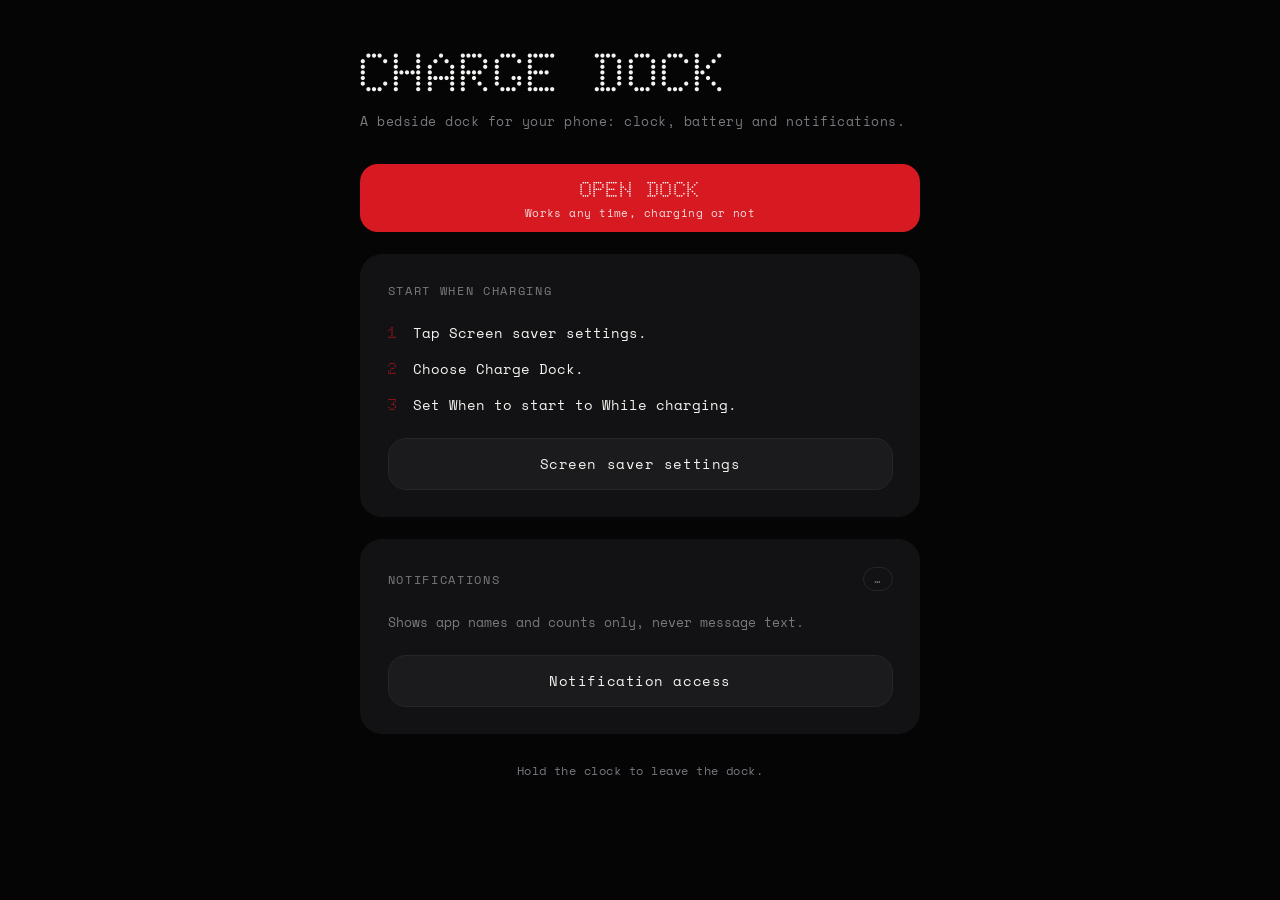
==== web/setup.html @ 03e2a729 "feat: real notification counts, styled front page, Open dock - A notification listener counts notifi" ====
<!doctype html>
<html lang="en">
<head>
<meta charset="utf-8">
<meta name="viewport" content="width=device-width, initial-scale=1, viewport-fit=cover">
<title>Charge Dock</title>
<link rel="stylesheet" href="fonts/fonts.css">
<style>
  /* The app's own front page. Same look as the dock: black, dot-matrix type, Nothing red. */
  :root {
    --bg: #050506; --surface: #121214; --surface-2: #1b1b1e; --line: #26262a;
    --fg: #f4f3f0; --muted: #7a7980; --accent: #d71921; --on-accent: #ffffff; --good: #5be28c;
    --font: "Space Mono", ui-monospace, "SF Mono", Menlo, monospace;
    --dot: "Doto", "Space Mono", ui-monospace, monospace;
    --gap: clamp(14px, 4vw, 22px);
    color-scheme: dark;
  }
  * { box-sizing: border-box; margin: 0; }
  html { -webkit-tap-highlight-color: transparent; }
  body { background: var(--bg); color: var(--fg); font-family: var(--font); -webkit-user-select: none; user-select: none;
    padding: max(calc(var(--gap) * 2), env(safe-area-inset-top, 0px)) max(var(--gap), env(safe-area-inset-right, 0px)) max(var(--gap), env(safe-area-inset-bottom, 0px)) max(var(--gap), env(safe-area-inset-left, 0px)); }
  .wrap { max-width: 560px; margin-inline: auto; display: grid; gap: var(--gap); }
  header { display: grid; gap: calc(var(--gap) * .4); padding-bottom: calc(var(--gap) * .5); }
  #title { font-family: var(--dot); font-variation-settings: "ROND" 100; font-weight: 700; font-size: clamp(34px, 11vw, 56px); line-height: 1.05; letter-spacing: -.01em; text-transform: uppercase; }
  .lead { color: var(--muted); font-size: 13px; letter-spacing: .04em; line-height: 1.5; }
  button { font: inherit; color: inherit; border: 0; cursor: pointer; width: 100%; border-radius: 18px; min-height: 52px; padding: 0 1.2em; letter-spacing: .04em; font-size: 14px; }
  button:focus-visible { outline: 2px solid var(--accent); outline-offset: 3px; }
  button:active { filter: brightness(1.15); }
  #openDock { min-height: 68px; background: var(--accent); color: var(--on-accent); display: grid; gap: .15em; place-content: center; text-align: center; }
  #openDock b { font-family: var(--dot); font-variation-settings: "ROND" 100; font-weight: 700; font-size: 22px; letter-spacing: .02em; text-transform: uppercase; }
  #openDock small { font-size: 11px; opacity: .85; letter-spacing: .04em; }
  .card { background: var(--surface); border-radius: 22px; padding: calc(var(--gap) * 1.25); display: grid; gap: var(--gap); }
  .card-head { display: flex; align-items: center; justify-content: space-between; gap: 12px; }
  h2 { font-weight: 400; font-size: 12px; letter-spacing: .14em; text-transform: uppercase; color: var(--muted); }
  ol { list-style: none; padding: 0; display: grid; gap: .8em; counter-reset: step; }
  ol li { counter-increment: step; display: grid; grid-template-columns: 1.8em 1fr; align-items: baseline; font-size: 14px; line-height: 1.45; }
  ol li::before { content: counter(step); font-family: var(--dot); font-variation-settings: "ROND" 100; font-weight: 700; color: var(--accent); font-size: 16px; }
  .card p { color: var(--muted); font-size: 13px; line-height: 1.5; }
  .secondary { background: var(--surface-2); border: 1px solid var(--line); }
  #notifStatus { padding: .3em .9em; border-radius: 99px; border: 1px solid var(--line); font-size: 11px; letter-spacing: .1em; text-transform: uppercase; color: var(--muted); }
  #notifStatus[data-state="on"] { color: var(--good); border-color: var(--good); }
  #notifStatus[data-state="off"] { color: var(--accent); border-color: var(--accent); }
  .tip { color: var(--muted); font-size: 12px; letter-spacing: .04em; text-align: center; line-height: 1.5; padding-block: calc(var(--gap) * .25); }
</style>
</head>
<body>
<main class="wrap">
  <header>
    <h1 id="title">Charge Dock</h1>
    <p class="lead">A bedside dock for your phone: clock, battery and notifications.</p>
  </header>

  <button id="openDock"><b>Open dock</b><small>Works any time, charging or not</small></button>

  <section class="card" id="startCard">
    <div class="card-head"><h2>Start when charging</h2></div>
    <ol>
      <li>Tap Screen saver settings.</li>
      <li>Choose Charge Dock.</li>
      <li>Set When to start to While charging.</li>
    </ol>
    <button class="secondary" id="screenSaver">Screen saver settings</button>
  </section>

  <section class="card" id="notifCard">
    <div class="card-head"><h2>Notifications</h2><span id="notifStatus" data-state="unknown">&hellip;</span></div>
    <p>Shows app names and counts only, never message text.</p>
    <button class="secondary" id="notifAccess">Notification access</button>
  </section>

  <p class="tip">Hold the clock to leave the dock.</p>
</main>

<script>
  const $ = id => document.getElementById(id);
  // The Android app provides window.SetupHost; in a plain browser the buttons simply do nothing.
  const call = name => () => { const h = window.SetupHost; if (h && typeof h[name] === 'function') h[name](); };
  $('openDock').onclick = call('openDock');
  $('screenSaver').onclick = call('openScreenSaverSettings');
  $('notifAccess').onclick = call('openNotificationAccess');
  // The app reports whether notification access is granted, on load and each time you come back to this page.
  window.setNotificationAccess = granted => {
    const el = $('notifStatus');
    el.dataset.state = granted ? 'on' : 'off';
    el.textContent = granted ? 'On' : 'Off';
  };
</script>
</body>
</html>
---- web/fonts/fonts.css ----
/* Doto 400 latin */
@font-face {
  font-family: 'Doto';
  font-style: normal;
  font-weight: 400;
  font-display: swap;
  src: url(doto-400.woff2) format('woff2');
  unicode-range: U+0000-00FF, U+0131, U+0152-0153, U+02BB-02BC, U+02C6, U+02DA, U+02DC, U+0304, U+0308, U+0329, U+2000-206F, U+20AC, U+2122, U+2191, U+2193, U+2212, U+2215, U+FEFF, U+FFFD;
}

/* Doto 700 latin */
@font-face {
  font-family: 'Doto';
  font-style: normal;
  font-weight: 700;
  font-display: swap;
  src: url(doto-700.woff2) format('woff2');
  unicode-range: U+0000-00FF, U+0131, U+0152-0153, U+02BB-02BC, U+02C6, U+02DA, U+02DC, U+0304, U+0308, U+0329, U+2000-206F, U+20AC, U+2122, U+2191, U+2193, U+2212, U+2215, U+FEFF, U+FFFD;
}

/* Space Mono 400 latin */
@font-face {
  font-family: 'Space Mono';
  font-style: normal;
  font-weight: 400;
  font-display: swap;
  src: url(space-mono-400.woff2) format('woff2');
  unicode-range: U+0000-00FF, U+0131, U+0152-0153, U+02BB-02BC, U+02C6, U+02DA, U+02DC, U+0304, U+0308, U+0329, U+2000-206F, U+20AC, U+2122, U+2191, U+2193, U+2212, U+2215, U+FEFF, U+FFFD;
}

/* Space Mono 700 latin */
@font-face {
  font-family: 'Space Mono';
  font-style: normal;
  font-weight: 700;
  font-display: swap;
  src: url(space-mono-700.woff2) format('woff2');
  unicode-range: U+0000-00FF, U+0131, U+0152-0153, U+02BB-02BC, U+02C6, U+02DA, U+02DC, U+0304, U+0308, U+0329, U+2000-206F, U+20AC, U+2122, U+2191, U+2193, U+2212, U+2215, U+FEFF, U+FFFD;
}
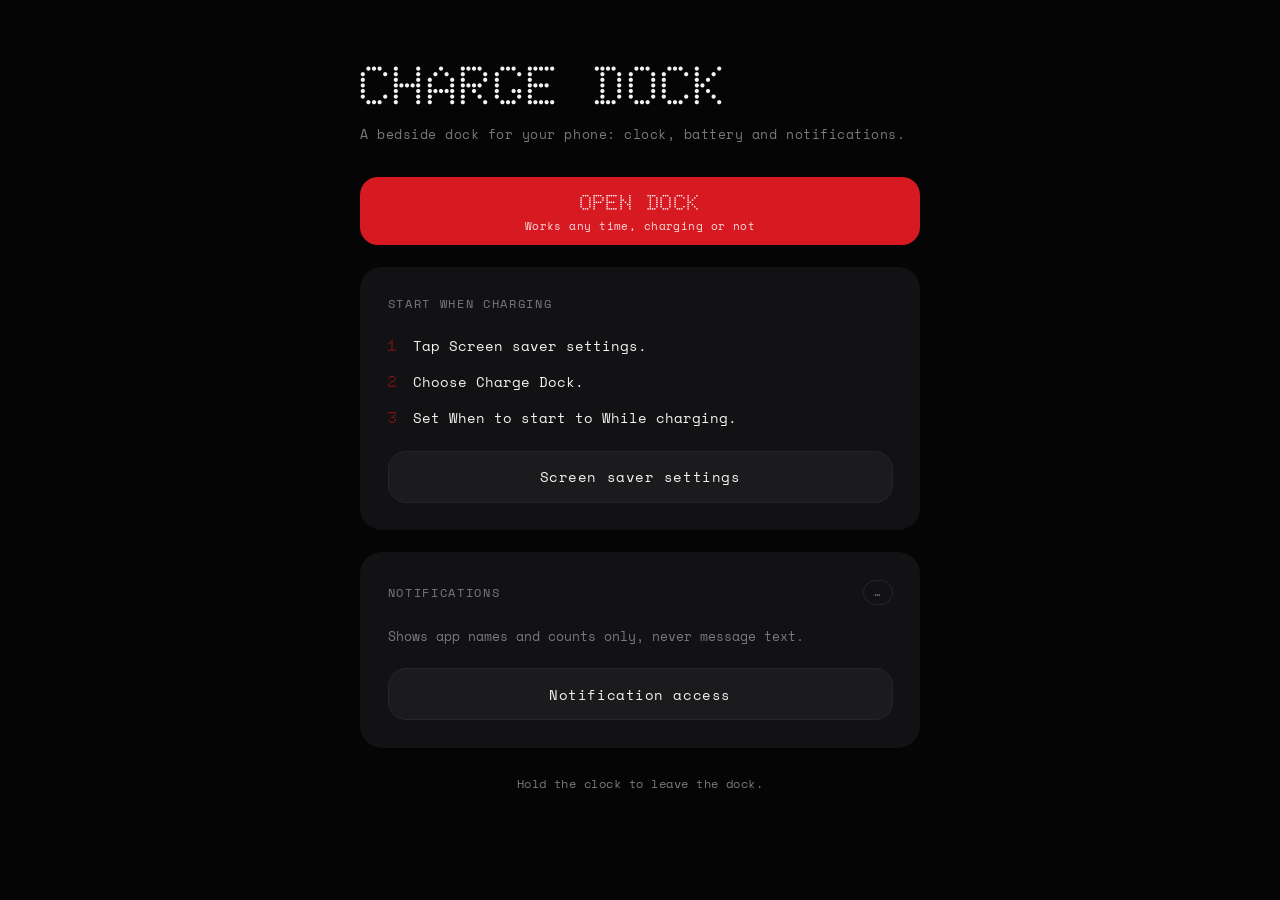
==== commit 326c8474: "fix: room above the front page title The page keeps at least 40px above the title, and the activity " ====
--- a/web/setup.html
+++ b/web/setup.html
@@ -18,7 +18,7 @@
   * { box-sizing: border-box; margin: 0; }
   html { -webkit-tap-highlight-color: transparent; }
   body { background: var(--bg); color: var(--fg); font-family: var(--font); -webkit-user-select: none; user-select: none;
-    padding: max(calc(var(--gap) * 2), env(safe-area-inset-top, 0px)) max(var(--gap), env(safe-area-inset-right, 0px)) max(var(--gap), env(safe-area-inset-bottom, 0px)) max(var(--gap), env(safe-area-inset-left, 0px)); }
+    padding: max(40px, calc(var(--gap) * 2.6), env(safe-area-inset-top, 0px)) max(var(--gap), env(safe-area-inset-right, 0px)) max(var(--gap), env(safe-area-inset-bottom, 0px)) max(var(--gap), env(safe-area-inset-left, 0px)); }
   .wrap { max-width: 560px; margin-inline: auto; display: grid; gap: var(--gap); }
   header { display: grid; gap: calc(var(--gap) * .4); padding-bottom: calc(var(--gap) * .5); }
   #title { font-family: var(--dot); font-variation-settings: "ROND" 100; font-weight: 700; font-size: clamp(34px, 11vw, 56px); line-height: 1.05; letter-spacing: -.01em; text-transform: uppercase; }
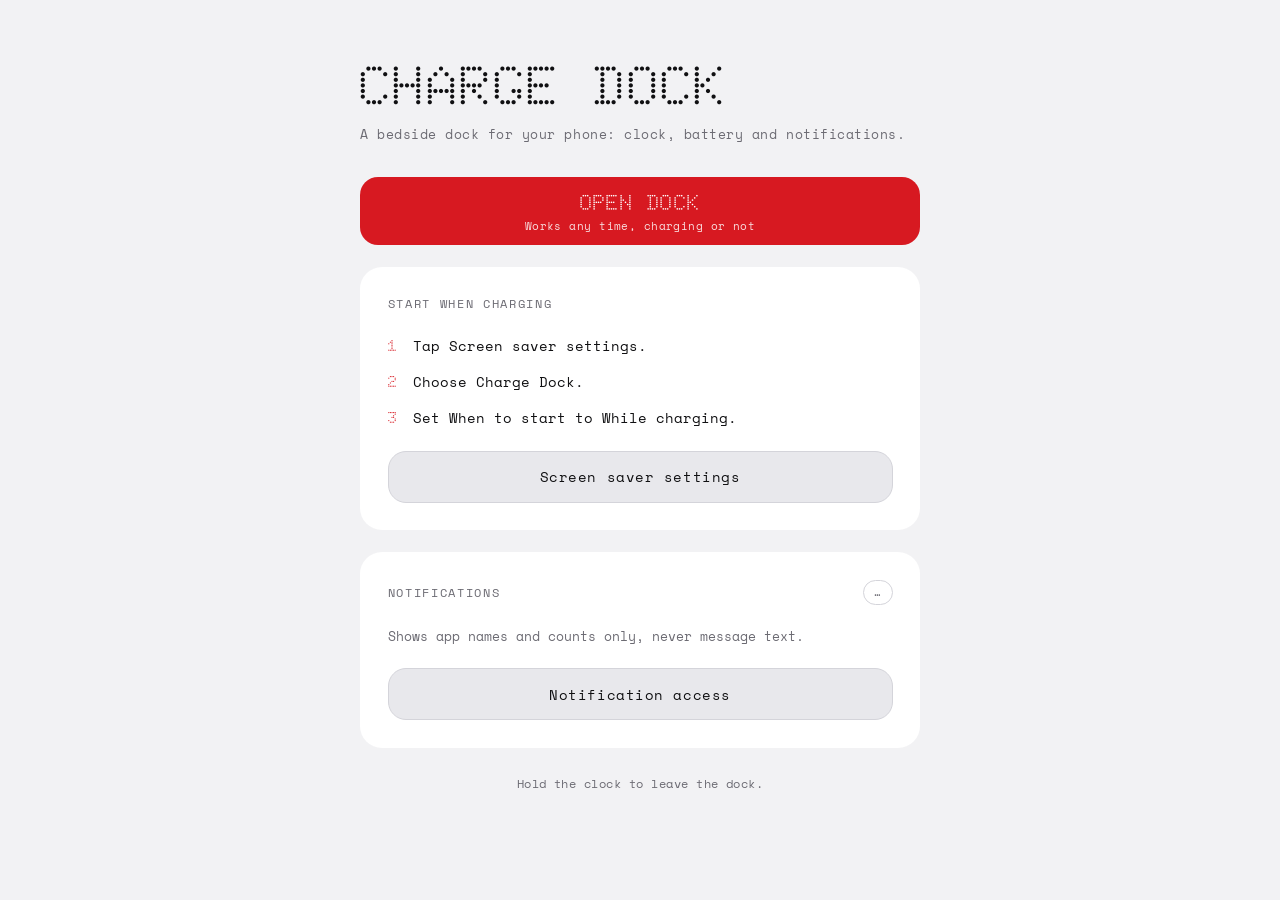
==== commit 38332501: "feat: the theme follows the phone by default, on the dock and the front page - The theme setting def" ====
--- a/web/setup.html
+++ b/web/setup.html
@@ -15,6 +15,7 @@
     --gap: clamp(14px, 4vw, 22px);
     color-scheme: dark;
   }
+  :root[data-theme="light"] { --bg: #f2f2f4; --surface: #ffffff; --surface-2: #e8e8ec; --line: #d4d4da; --fg: #101012; --muted: #6c6b73; --good: #1f9d55; color-scheme: light; }
   * { box-sizing: border-box; margin: 0; }
   html { -webkit-tap-highlight-color: transparent; }
   body { background: var(--bg); color: var(--fg); font-family: var(--font); -webkit-user-select: none; user-select: none;
@@ -71,8 +72,31 @@
   <p class="tip">Hold the clock to leave the dock.</p>
 </main>
 
+<script src="dock-logic.js"></script>
 <script>
   const $ = id => document.getElementById(id);
+  // ---- theme: the same saved choice as the dock (dark, light or the phone's), and the same accent colour ----
+  let S;
+  try { S = DockLogic.normalizeSettings(JSON.parse(localStorage.getItem('charge-dock-settings'))); }
+  catch (e) { S = DockLogic.normalizeSettings(null); }
+  let systemDark = true, systemFromApp = false;
+  function paint() {
+    const resolved = DockLogic.resolveTheme(S.theme, systemDark, false);
+    const accent = DockLogic.visibleAccent(S.accent, resolved), root = document.documentElement;
+    root.dataset.theme = resolved;
+    root.style.setProperty('--accent', accent);
+    root.style.setProperty('--on-accent', DockLogic.onAccent(accent));
+    const h = window.SetupHost;
+    if (h && typeof h.setTheme === 'function') h.setTheme(resolved === 'dark');   // lets the app colour the status bar to match
+  }
+  try {
+    const mq = matchMedia('(prefers-color-scheme: dark)');
+    systemDark = mq.matches;
+    mq.addEventListener('change', e => { if (systemFromApp) return; systemDark = e.matches; paint(); });
+  } catch (e) {}
+  window.setSystemTheme = isDark => { systemFromApp = true; systemDark = !!isDark; paint(); };
+  paint();
+
   // The Android app provides window.SetupHost; in a plain browser the buttons simply do nothing.
   const call = name => () => { const h = window.SetupHost; if (h && typeof h[name] === 'function') h[name](); };
   $('openDock').onclick = call('openDock');
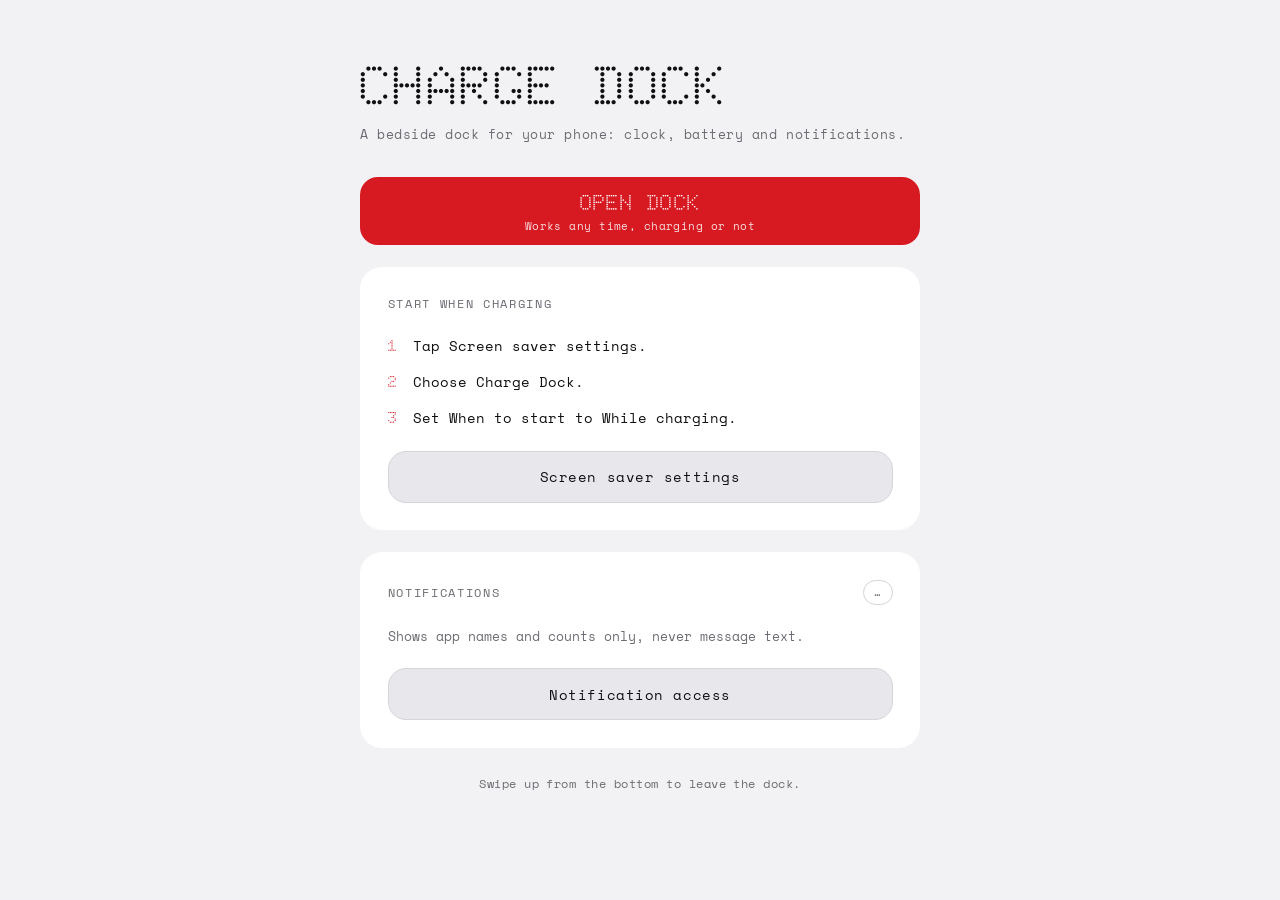
==== commit 0a3a0adc: "feat: swipe up from the bottom to leave; remove hold-the-clock exit and its hint - A swipe up from t" ====
--- a/web/setup.html
+++ b/web/setup.html
@@ -69,7 +69,7 @@
     <button class="secondary" id="notifAccess">Notification access</button>
   </section>
 
-  <p class="tip">Hold the clock to leave the dock.</p>
+  <p class="tip">Swipe up from the bottom to leave the dock.</p>
 </main>
 
 <script src="dock-logic.js"></script>
